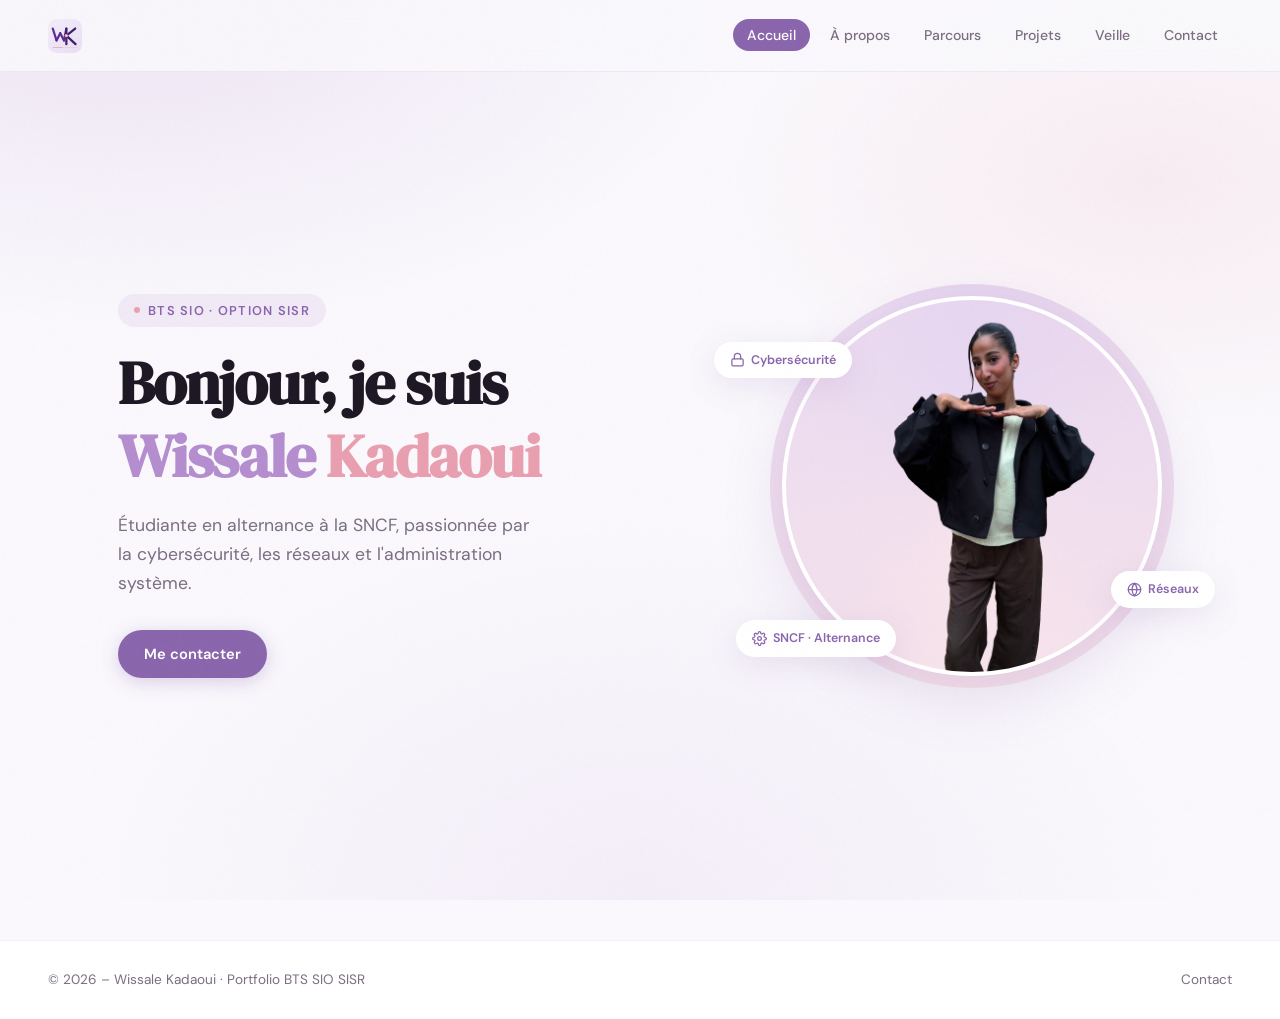
==== index.html @ 143d9b5f "Add files via upload" ====
<!DOCTYPE html>
<html lang="fr">
<head>
  <meta charset="UTF-8">
  <meta name="viewport" content="width=device-width, initial-scale=1.0">
  <title>Portfolio – Wissale Kadaoui</title>
  <link rel="preconnect" href="https://fonts.googleapis.com">
  <link rel="preconnect" href="https://fonts.gstatic.com" crossorigin>
  <link href="https://fonts.googleapis.com/css2?family=DM+Serif+Display:ital@0;1&family=DM+Sans:wght@300;400;500;600&display=swap" rel="stylesheet">
  <link rel="icon" href="favicon.svg" type="image/svg+xml">
  <link rel="stylesheet" href="style.css">
</head>
<body>

  <div class="mesh-bg"></div>

  <!-- NAVBAR -->
  <header>
    <nav class="navbar">
      <div class="logo"><img src="favicon.svg" alt="" width="34" height="34"></div>
      <ul class="nav-links">
        <li><a class="active" href="index.html">Accueil</a></li>
        <li><a href="about.html">À propos</a></li>
        <li><a href="parcours.html">Parcours</a></li>
        <li><a href="projets.html">Projets</a></li>
        <li><a href="veille.html">Veille</a></li>
        <li><a href="contact.html">Contact</a></li>
      </ul>
      <button class="hamburger" aria-label="Menu">
        <span></span><span></span><span></span>
      </button>
    </nav>
  </header>

  <!-- HERO -->
  <section class="hero">
    <div class="hero-grid">
      <div class="hero-text">
        <div class="hero-eyebrow fade-slide">BTS SIO · Option SISR</div>
        <h1 class="fade-slide delay-1">
          Bonjour, je suis<br>
          <span class="accent">Wissale</span> <span class="accent-2">Kadaoui</span>
        </h1>
        <p class="fade-slide delay-2">
          Étudiante en alternance à la SNCF, passionnée par la cybersécurité,
          les réseaux et l'administration système.
        </p>
        <div class="cta-row fade-slide delay-3">
          <a href="contact.html" class="btn primary">Me contacter</a>
        </div>
      </div>

      <div class="hero-visual fade-slide delay-2">
        <img src="IMG_1610.png" alt="Portrait de Wissale Kadaoui">
        <div class="hero-badges">
          <div class="h-badge"><svg xmlns="http://www.w3.org/2000/svg" viewBox="0 0 24 24" fill="none" stroke="currentColor" stroke-width="2" stroke-linecap="round" stroke-linejoin="round" width="15" height="15"><rect x="3" y="11" width="18" height="11" rx="2"/><path d="M7 11V7a5 5 0 0 1 10 0v4"/></svg> Cybersécurité</div>
          <div class="h-badge"><svg xmlns="http://www.w3.org/2000/svg" viewBox="0 0 24 24" fill="none" stroke="currentColor" stroke-width="2" stroke-linecap="round" stroke-linejoin="round" width="15" height="15"><circle cx="12" cy="12" r="10"/><line x1="2" y1="12" x2="22" y2="12"/><path d="M12 2a15.3 15.3 0 0 1 4 10 15.3 15.3 0 0 1-4 10 15.3 15.3 0 0 1-4-10 15.3 15.3 0 0 1 4-10z"/></svg> Réseaux</div>
          <div class="h-badge"><svg xmlns="http://www.w3.org/2000/svg" viewBox="0 0 24 24" fill="none" stroke="currentColor" stroke-width="2" stroke-linecap="round" stroke-linejoin="round" width="15" height="15"><circle cx="12" cy="12" r="3"/><path d="M19.4 15a1.65 1.65 0 0 0 .33 1.82l.06.06a2 2 0 0 1-2.83 2.83l-.06-.06a1.65 1.65 0 0 0-1.82-.33 1.65 1.65 0 0 0-1 1.51V21a2 2 0 0 1-4 0v-.09A1.65 1.65 0 0 0 9 19.4a1.65 1.65 0 0 0-1.82.33l-.06.06a2 2 0 0 1-2.83-2.83l.06-.06A1.65 1.65 0 0 0 4.68 15a1.65 1.65 0 0 0-1.51-1H3a2 2 0 0 1 0-4h.09A1.65 1.65 0 0 0 4.6 9a1.65 1.65 0 0 0-.33-1.82l-.06-.06a2 2 0 0 1 2.83-2.83l.06.06A1.65 1.65 0 0 0 9 4.68a1.65 1.65 0 0 0 1-1.51V3a2 2 0 0 1 4 0v.09a1.65 1.65 0 0 0 1 1.51 1.65 1.65 0 0 0 1.82-.33l.06-.06a2 2 0 0 1 2.83 2.83l-.06.06A1.65 1.65 0 0 0 19.4 9a1.65 1.65 0 0 0 1.51 1H21a2 2 0 0 1 0 4h-.09a1.65 1.65 0 0 0-1.51 1z"/></svg> SNCF · Alternance</div>
        </div>
      </div>
    </div>
  </section>

  <!-- FOOTER -->
  <footer>
    <p>© <span id="year"></span> – Wissale Kadaoui · Portfolio BTS SIO SISR</p>
    <div class="footer-links">
      <a href="contact.html">Contact</a>
    </div>
  </footer>

  <script src="script.js"></script>
</body>
</html>
---- style.css ----
/* ============================================
   PORTFOLIO – WISSALE KADAOUI
   Style global unifié — tech girly refined
   ============================================ */

@import url('https://fonts.googleapis.com/css2?family=DM+Serif+Display:ital@0;1&family=DM+Sans:wght@300;400;500;600&display=swap');

/* ── VARIABLES ─────────────────────────────── */
:root {
  --bg:          #faf8fc;
  --bg2:         #f3eef8;
  --primary:     #b48ecf;
  --primary-light: #d4b8e8;
  --primary-dark: #8a65ad;
  --accent:      #e8a0b0;
  --accent-light: #f5d0da;
  --text:        #1e1825;
  --muted:       #7a6e82;
  --white:       #ffffff;
  --card-bg:     rgba(255,255,255,0.72);
  --shadow-sm:   0 2px 12px rgba(138,101,173,0.10);
  --shadow-md:   0 8px 32px rgba(138,101,173,0.14);
  --shadow-lg:   0 20px 60px rgba(138,101,173,0.18);
  --radius:      16px;
  --radius-sm:   10px;
  --nav-h:       72px;
}

/* ── RESET & BASE ───────────────────────────── */
*, *::before, *::after {
  margin: 0; padding: 0;
  box-sizing: border-box;
}

html { scroll-behavior: smooth; }

body {
  font-family: 'DM Sans', sans-serif;
  background: var(--bg);
  color: var(--text);
  line-height: 1.65;
  opacity: 0;
  transition: opacity 0.5s ease;
  overflow-x: hidden;
}

body.page-loaded { opacity: 1; }

h1, h2, h3 {
  font-family: 'DM Serif Display', serif;
  line-height: 1.2;
}

a { text-decoration: none; color: inherit; }
img { display: block; max-width: 100%; }

/* ── GRAIN OVERLAY ──────────────────────────── */
body::after {
  content: '';
  position: fixed;
  inset: 0;
  background-image: url("data:image/svg+xml,%3Csvg viewBox='0 0 200 200' xmlns='http://www.w3.org/2000/svg'%3E%3Cfilter id='n'%3E%3CfeTurbulence type='fractalNoise' baseFrequency='0.85' numOctaves='4' stitchTiles='stitch'/%3E%3C/filter%3E%3Crect width='100%25' height='100%25' filter='url(%23n)' opacity='0.03'/%3E%3C/svg%3E");
  pointer-events: none;
  z-index: 9999;
  opacity: 0.4;
}

/* ── MESH BACKGROUND ────────────────────────── */
.mesh-bg {
  position: fixed;
  inset: 0;
  z-index: -1;
  background:
    radial-gradient(ellipse 80% 60% at 10% 0%, rgba(180,142,207,0.18) 0%, transparent 60%),
    radial-gradient(ellipse 60% 50% at 90% 20%, rgba(232,160,176,0.14) 0%, transparent 55%),
    radial-gradient(ellipse 70% 70% at 50% 100%, rgba(180,142,207,0.10) 0%, transparent 60%),
    var(--bg);
  animation: meshShift 20s ease-in-out infinite alternate;
}

@keyframes meshShift {
  0%   { filter: hue-rotate(0deg);   }
  100% { filter: hue-rotate(15deg);  }
}

/* ── NAVBAR ─────────────────────────────────── */
.navbar {
  position: sticky;
  top: 0;
  z-index: 100;
  height: var(--nav-h);
  display: flex;
  justify-content: space-between;
  align-items: center;
  padding: 0 48px;
  background: rgba(250,248,252,0.85);
  backdrop-filter: blur(16px);
  -webkit-backdrop-filter: blur(16px);
  border-bottom: 1px solid rgba(180,142,207,0.15);
}

.navbar .logo {
  font-family: 'DM Serif Display', serif;
  font-size: 1.2rem;
  color: var(--primary-dark);
  letter-spacing: -0.01em;
}

.navbar .logo span { color: var(--accent); }

.nav-links {
  display: flex;
  list-style: none;
  gap: 6px;
}

.nav-links a {
  padding: 7px 14px;
  border-radius: 999px;
  font-size: 0.88rem;
  font-weight: 500;
  color: var(--muted);
  transition: all 0.25s ease;
}

.nav-links a:hover {
  color: var(--primary-dark);
  background: rgba(180,142,207,0.10);
}

.nav-links a.active {
  color: var(--white);
  background: var(--primary-dark);
}

/* ── HAMBURGER (mobile) ─────────────────────── */
.hamburger {
  display: none;
  flex-direction: column;
  gap: 5px;
  cursor: pointer;
  background: none;
  border: none;
  padding: 6px;
}

.hamburger span {
  display: block;
  width: 22px;
  height: 2px;
  background: var(--primary-dark);
  border-radius: 2px;
  transition: all 0.3s ease;
}

/* ── BUTTONS ─────────────────────────────────── */
.btn {
  display: inline-flex;
  align-items: center;
  gap: 8px;
  padding: 12px 26px;
  border-radius: 999px;
  font-family: 'DM Sans', sans-serif;
  font-weight: 600;
  font-size: 0.92rem;
  cursor: pointer;
  transition: all 0.25s ease;
  border: none;
}

.btn.primary {
  background: var(--primary-dark);
  color: var(--white);
  box-shadow: 0 4px 18px rgba(138,101,173,0.28);
}

.btn.primary:hover {
  background: var(--text);
  transform: translateY(-2px);
  box-shadow: 0 8px 28px rgba(138,101,173,0.32);
}

.btn.outline {
  background: var(--white);
  color: var(--primary-dark);
  border: 1.5px solid rgba(180,142,207,0.45);
}

.btn.outline:hover {
  border-color: var(--primary-dark);
  transform: translateY(-2px);
  box-shadow: var(--shadow-sm);
}

.btn[aria-disabled="true"] {
  opacity: 0.42;
  cursor: not-allowed;
  pointer-events: none;
}

/* ── SECTION TITLES ─────────────────────────── */
.section-header {
  margin-bottom: 48px;
}

.section-tag {
  display: inline-block;
  font-size: 0.75rem;
  font-weight: 600;
  letter-spacing: 0.12em;
  text-transform: uppercase;
  color: var(--primary-dark);
  background: rgba(180,142,207,0.12);
  padding: 5px 14px;
  border-radius: 999px;
  margin-bottom: 14px;
}

.section-header h2 {
  font-size: clamp(1.8rem, 3vw, 2.4rem);
  color: var(--text);
}

.section-header p {
  color: var(--muted);
  margin-top: 10px;
  max-width: 520px;
}

/* ── HERO ────────────────────────────────────── */
.hero {
  min-height: calc(100vh - var(--nav-h));
  display: flex;
  align-items: center;
  padding: 60px 48px;
  max-width: 1140px;
  margin: 0 auto;
}

.hero-grid {
  display: grid;
  grid-template-columns: 1fr 380px;
  gap: 60px;
  align-items: center;
  width: 100%;
}

.hero-eyebrow {
  display: inline-flex;
  align-items: center;
  gap: 8px;
  font-size: 0.8rem;
  font-weight: 600;
  letter-spacing: 0.1em;
  text-transform: uppercase;
  color: var(--primary-dark);
  background: rgba(180,142,207,0.12);
  padding: 6px 16px;
  border-radius: 999px;
  margin-bottom: 20px;
}

.hero-eyebrow::before {
  content: '';
  width: 6px; height: 6px;
  border-radius: 50%;
  background: var(--accent);
}

.hero-text h1 {
  font-size: clamp(2.4rem, 5vw, 3.8rem);
  margin-bottom: 18px;
  letter-spacing: -0.02em;
}

.hero-text h1 .accent { color: var(--primary); }
.hero-text h1 .accent-2 { color: var(--accent); }

.hero-text p {
  color: var(--muted);
  font-size: 1.1rem;
  margin-bottom: 32px;
  max-width: 420px;
}

.cta-row {
  display: flex;
  gap: 12px;
  flex-wrap: wrap;
}

/* Hero image */
.hero-visual {
  position: relative;
}

.hero-visual::before {
  content: '';
  position: absolute;
  inset: -12px;
  background: conic-gradient(from 0deg, var(--primary-light), var(--accent-light), var(--primary-light));
  border-radius: 50%;
  animation: spin 12s linear infinite;
  z-index: 0;
  opacity: 0.5;
}

@keyframes spin {
  to { transform: rotate(360deg); }
}

.hero-visual img {
  position: relative;
  z-index: 1;
  width: 100%;
  aspect-ratio: 1;
  object-fit: cover;
  border-radius: 50%;
  border: 4px solid var(--white);
  box-shadow: var(--shadow-lg);
  animation: float 5s ease-in-out infinite;
}

@keyframes float {
  0%, 100% { transform: translateY(0px); }
  50%       { transform: translateY(-12px); }
}

/* Floating badges */
.hero-badges {
  position: absolute;
  inset: 0;
  pointer-events: none;
  z-index: 2;
}

.h-badge {
  position: absolute;
  display: flex;
  align-items: center;
  gap: 6px;
  background: var(--white);
  border-radius: 999px;
  padding: 8px 16px;
  font-size: 0.78rem;
  font-weight: 600;
  color: var(--primary-dark);
  box-shadow: var(--shadow-md);
  white-space: nowrap;
  animation: float 5s ease-in-out infinite;
}

.h-badge:nth-child(1) { top: 12%; left: -18%; animation-delay: 0s; }
.h-badge:nth-child(2) { bottom: 18%; right: -14%; animation-delay: 1.5s; }
.h-badge:nth-child(3) { bottom: 5%; left: -12%; animation-delay: 0.8s; }

/* ── PROJECTS SECTION ───────────────────────── */
.projects-section {
  padding: 80px 48px;
  max-width: 1140px;
  margin: 0 auto;
}

.cards-grid {
  display: grid;
  grid-template-columns: repeat(auto-fit, minmax(280px, 1fr));
  gap: 24px;
}

.card {
  background: var(--card-bg);
  border-radius: var(--radius);
  padding: 28px;
  border: 1px solid rgba(180,142,207,0.18);
  box-shadow: var(--shadow-sm);
  transition: all 0.3s ease;
  position: relative;
  overflow: hidden;
}

.card::before {
  content: '';
  position: absolute;
  top: 0; left: 0; right: 0;
  height: 3px;
  background: linear-gradient(90deg, var(--primary), var(--accent));
  transform: scaleX(0);
  transform-origin: left;
  transition: transform 0.35s ease;
}

.card:hover {
  transform: translateY(-6px);
  box-shadow: var(--shadow-md);
  border-color: rgba(180,142,207,0.35);
}

.card:hover::before { transform: scaleX(1); }

.card-icon {
  width: 44px; height: 44px;
  border-radius: 12px;
  background: linear-gradient(135deg, var(--primary-light), var(--accent-light));
  display: flex; align-items: center; justify-content: center;
  font-size: 1.3rem;
  margin-bottom: 16px;
}

.card h3 {
  font-size: 1.1rem;
  margin-bottom: 10px;
  color: var(--text);
}

.card p {
  color: var(--muted);
  font-size: 0.9rem;
  margin-bottom: 16px;
}

.card-tags {
  display: flex;
  flex-wrap: wrap;
  gap: 6px;
  margin-bottom: 18px;
}

.tag {
  font-size: 0.72rem;
  font-weight: 600;
  padding: 4px 11px;
  border-radius: 999px;
  background: rgba(180,142,207,0.12);
  color: var(--primary-dark);
}

/* ── ABOUT PAGE ─────────────────────────────── */
.about-container {
  max-width: 1140px;
  margin: 0 auto;
  padding: 80px 48px;
}

.about-hero {
  display: grid;
  grid-template-columns: 300px 1fr;
  gap: 72px;
  align-items: center;
  margin-bottom: 60px;
}

.about-photo img {
  width: 100%;
  aspect-ratio: 3/4;
  object-fit: cover;
  object-position: center top;
  border-radius: 28px;
  box-shadow: 0 24px 64px rgba(109, 40, 217, 0.18), 0 4px 16px rgba(0,0,0,0.10);
  border: 3px solid rgba(255,255,255,0.8);
  display: block;
}

.about-text h2 {
  font-size: clamp(1.8rem, 3vw, 2.6rem);
  margin-bottom: 20px;
}

.about-text p {
  color: var(--muted);
  margin-bottom: 14px;
}

.about-info {
  display: grid;
  grid-template-columns: repeat(auto-fit, minmax(220px, 1fr));
  gap: 20px;
  margin-top: 40px;
}

.about-info-card {
  background: var(--card-bg);
  border-radius: var(--radius);
  padding: 22px 24px;
  border: 1px solid rgba(180,142,207,0.18);
  box-shadow: var(--shadow-sm);
}

.about-info-card .info-icon {
  font-size: 1.5rem;
  margin-bottom: 10px;
}

.about-info-card h4 {
  font-size: 0.78rem;
  font-weight: 600;
  text-transform: uppercase;
  letter-spacing: 0.08em;
  color: var(--primary-dark);
  margin-bottom: 6px;
}

.about-info-card p { color: var(--muted); font-size: 0.9rem; }

/* ── PARCOURS PAGE ──────────────────────────── */
.parcours-container {
  max-width: 1140px;
  margin: 0 auto;
  padding: 80px 48px;
}

.parcours-head {
  margin-bottom: 56px;
}

.timeline {
  position: relative;
  padding-left: 36px;
}

.timeline::before {
  content: '';
  position: absolute;
  left: 6px; top: 0; bottom: 0;
  width: 2px;
  background: linear-gradient(to bottom, var(--primary-light), var(--accent-light));
  border-radius: 2px;
}

.timeline-item {
  position: relative;
  margin-bottom: 36px;
}

.timeline-item::before {
  content: '';
  position: absolute;
  left: -32px; top: 14px;
  width: 14px; height: 14px;
  border-radius: 50%;
  background: var(--white);
  border: 3px solid var(--primary);
  box-shadow: 0 0 0 4px rgba(180,142,207,0.2);
}

.timeline-date {
  font-size: 0.8rem;
  font-weight: 600;
  color: var(--primary-dark);
  letter-spacing: 0.05em;
  text-transform: uppercase;
  margin-bottom: 8px;
}

.timeline-content {
  background: var(--card-bg);
  border-radius: var(--radius);
  padding: 22px 26px;
  border: 1px solid rgba(180,142,207,0.18);
  box-shadow: var(--shadow-sm);
  transition: all 0.3s ease;
}

.timeline-content:hover {
  transform: translateX(6px);
  box-shadow: var(--shadow-md);
}

.timeline-content h3 {
  font-size: 1.1rem;
  margin-bottom: 8px;
}

.timeline-content p {
  color: var(--muted);
  font-size: 0.9rem;
  margin-bottom: 6px;
}

/* ── COMPETENCES PAGE ───────────────────────── */
.skills-container {
  max-width: 1140px;
  margin: 0 auto;
  padding: 80px 48px;
}

.skills-grid {
  display: grid;
  grid-template-columns: repeat(auto-fit, minmax(300px, 1fr));
  gap: 24px;
}

.skill-card {
  background: var(--card-bg);
  border-radius: var(--radius);
  padding: 28px;
  border: 1px solid rgba(180,142,207,0.18);
  box-shadow: var(--shadow-sm);
}

.skill-card-header {
  display: flex;
  align-items: center;
  gap: 14px;
  margin-bottom: 22px;
}

.skill-icon {
  width: 44px; height: 44px;
  border-radius: 12px;
  background: linear-gradient(135deg, var(--primary-light), var(--accent-light));
  display: flex; align-items: center; justify-content: center;
  font-size: 1.25rem;
}

.skill-card-header h3 {
  font-size: 1rem;
  color: var(--text);
}

.badges { display: flex; flex-wrap: wrap; gap: 8px; }

.badge {
  font-size: 0.78rem;
  font-weight: 500;
  padding: 6px 14px;
  border-radius: 999px;
  background: rgba(180,142,207,0.10);
  color: var(--primary-dark);
  border: 1px solid rgba(180,142,207,0.22);
  transition: all 0.2s ease;
}

.badge:hover {
  background: var(--primary-dark);
  color: var(--white);
  transform: translateY(-2px);
}

/* ── PROJETS GRID (page épreuves) ───────────── */
.projets-grid {
  display: grid;
  grid-template-columns: repeat(auto-fit, minmax(320px, 1fr));
  gap: 24px;
}

.projet-card {
  background: var(--card-bg);
  border-radius: var(--radius);
  padding: 28px;
  border: 1px solid rgba(180,142,207,0.18);
  box-shadow: var(--shadow-sm);
  display: flex;
  flex-direction: column;
  transition: all 0.3s ease;
  position: relative;
  overflow: hidden;
}

.projet-card::before {
  content: '';
  position: absolute;
  top: 0; left: 0; right: 0;
  height: 3px;
  background: linear-gradient(90deg, var(--primary), var(--accent));
  transform: scaleX(0);
  transform-origin: left;
  transition: transform 0.35s ease;
}

.projet-card:hover {
  transform: translateY(-6px);
  box-shadow: var(--shadow-md);
  border-color: rgba(180,142,207,0.35);
}

.projet-card:hover::before { transform: scaleX(1); }

.projet-card-top {
  display: flex;
  justify-content: space-between;
  align-items: flex-start;
  margin-bottom: 16px;
}

.projet-icon {
  width: 44px; height: 44px;
  border-radius: 12px;
  background: linear-gradient(135deg, var(--primary-light), var(--accent-light));
  display: flex; align-items: center; justify-content: center;
  font-size: 1.3rem;
}

.projet-num {
  font-family: 'DM Serif Display', serif;
  font-size: 1.4rem;
  color: var(--primary-light);
  line-height: 1;
}

.projet-card h3 {
  font-size: 1.05rem;
  margin-bottom: 10px;
  color: var(--text);
}

.projet-card > p {
  color: var(--muted);
  font-size: 0.88rem;
  line-height: 1.65;
  margin-bottom: 18px;
  flex: 1;
}

.projet-competences {
  margin-bottom: 10px;
}

.competence-label {
  display: block;
  font-size: 0.72rem;
  font-weight: 600;
  text-transform: uppercase;
  letter-spacing: 0.08em;
  color: var(--primary-dark);
  margin-bottom: 8px;
}

.tag-tech {
  background: rgba(232,160,176,0.12) !important;
  color: #9e5a6e !important;
  border-color: rgba(232,160,176,0.3) !important;
}


.epreuves-container {
  max-width: 1140px;
  margin: 0 auto;
  padding: 80px 48px;
}

/* Bloc d'explication d'une épreuve */
.epreuve-block {
  margin-bottom: 60px;
}

.epreuve-block-header {
  display: flex;
  align-items: center;
  gap: 20px;
  margin-bottom: 16px;
}

.epreuve-big-num {
  font-family: 'DM Serif Display', serif;
  font-size: 3.5rem;
  line-height: 1;
  background: linear-gradient(135deg, var(--primary), var(--accent));
  -webkit-background-clip: text;
  -webkit-text-fill-color: transparent;
  background-clip: text;
  min-width: 70px;
}

.epreuve-block-header-text h2 {
  font-size: 1.35rem;
  margin-bottom: 4px;
}

.epreuve-block-header-text .epreuve-subtitle {
  font-size: 0.82rem;
  color: var(--muted);
  font-weight: 500;
}

.epreuve-desc {
  background: linear-gradient(135deg, rgba(180,142,207,0.07), rgba(232,160,176,0.07));
  border-left: 3px solid var(--primary);
  border-radius: 0 var(--radius-sm) var(--radius-sm) 0;
  padding: 18px 22px;
  margin-bottom: 24px;
  font-size: 0.93rem;
  color: var(--muted);
  line-height: 1.7;
}

.epreuve-desc strong { color: var(--text); }

/* Divider entre blocs */
.epreuve-divider {
  border: none;
  border-top: 1px dashed rgba(180,142,207,0.3);
  margin: 48px 0;
}

/* Sous-titre "Mes situations / Mes projets" */
.epreuve-sub-title {
  font-family: 'DM Serif Display', serif;
  font-size: 1.05rem;
  color: var(--primary-dark);
  margin-bottom: 18px;
  display: flex;
  align-items: center;
  gap: 10px;
}

.epreuve-sub-title::after {
  content: '';
  flex: 1;
  height: 1px;
  background: rgba(180,142,207,0.25);
}

/* Cartes projet/situation */
.epreuve-card {
  background: var(--card-bg);
  border-radius: var(--radius);
  padding: 28px 32px;
  border: 1px solid rgba(180,142,207,0.18);
  box-shadow: var(--shadow-sm);
  margin-bottom: 18px;
  display: grid;
  grid-template-columns: auto 1fr auto;
  gap: 24px;
  align-items: start;
  transition: all 0.3s ease;
}

.epreuve-card:hover {
  transform: translateY(-4px);
  box-shadow: var(--shadow-md);
  border-color: rgba(180,142,207,0.35);
}

.epreuve-num {
  font-family: 'DM Serif Display', serif;
  font-size: 2.4rem;
  color: var(--primary-light);
  line-height: 1;
  min-width: 56px;
}

.epreuve-body h3 { font-size: 1.05rem; margin-bottom: 8px; }
.epreuve-body p  { color: var(--muted); font-size: 0.88rem; line-height: 1.6; margin-bottom: 6px; }

/* Situation card (E4) */
.situation-card {
  background: var(--card-bg);
  border-radius: var(--radius);
  padding: 22px 26px;
  border: 1px solid rgba(180,142,207,0.18);
  box-shadow: var(--shadow-sm);
  margin-bottom: 16px;
  transition: all 0.3s ease;
}

.situation-card:hover {
  transform: translateX(6px);
  border-color: rgba(180,142,207,0.35);
  box-shadow: var(--shadow-md);
}

.situation-card-header {
  display: flex;
  align-items: center;
  gap: 14px;
  margin-bottom: 10px;
}

.situation-num {
  display: inline-flex;
  align-items: center;
  justify-content: center;
  width: 30px; height: 30px;
  border-radius: 50%;
  background: linear-gradient(135deg, var(--primary-light), var(--accent-light));
  font-size: 0.78rem;
  font-weight: 700;
  color: var(--primary-dark);
  flex-shrink: 0;
}

.situation-card-header h3 { font-size: 0.98rem; }
.situation-card p { color: var(--muted); font-size: 0.87rem; line-height: 1.6; }

@media (max-width: 960px) {
  .epreuve-card { grid-template-columns: 1fr; }
  .epreuve-num  { font-size: 1.6rem; }
}

/* ── VEILLE PAGE ────────────────────────────── */
.veille-container {
  max-width: 1140px;
  margin: 0 auto;
  padding: 80px 48px;
}

.veille-grid {
  display: grid;
  grid-template-columns: repeat(auto-fit, minmax(300px, 1fr));
  gap: 24px;
}

.veille-card {
  background: var(--card-bg);
  border-radius: var(--radius);
  padding: 28px;
  border: 1px solid rgba(180,142,207,0.18);
  box-shadow: var(--shadow-sm);
  transition: all 0.3s ease;
}

.veille-card:hover {
  transform: translateY(-5px);
  box-shadow: var(--shadow-md);
}

.veille-card-top {
  display: flex;
  justify-content: space-between;
  align-items: flex-start;
  margin-bottom: 14px;
}

.veille-icon {
  width: 42px; height: 42px;
  border-radius: 12px;
  background: linear-gradient(135deg, var(--primary-light), var(--accent-light));
  display: flex; align-items: center; justify-content: center;
  font-size: 1.2rem;
}

.veille-date {
  font-size: 0.75rem;
  color: var(--muted);
}

.veille-card h3 { font-size: 1rem; margin-bottom: 8px; }
.veille-card p  { color: var(--muted); font-size: 0.88rem; }

/* ── CONTACT PAGE ───────────────────────────── */
.contact-section {
  max-width: 1140px;
  margin: 0 auto;
  padding: 80px 48px;
}

.contact-centered {
  display: flex;
  align-items: center;
  justify-content: center;
  min-height: calc(100vh - var(--nav-h) - 120px);
}

.contact-hero {
  display: flex;
  flex-direction: column;
  align-items: center;
  text-align: center;
  max-width: 560px;
  width: 100%;
}

.contact-hero-icon {
  width: 80px; height: 80px;
  border-radius: 24px;
  background: linear-gradient(135deg, var(--primary-light), var(--accent-light));
  display: flex; align-items: center; justify-content: center;
  color: var(--primary-dark);
  margin-bottom: 24px;
  box-shadow: var(--shadow-md);
}

.contact-hero .section-tag { margin-bottom: 16px; }

.contact-hero h2 {
  font-size: clamp(2rem, 4vw, 2.8rem);
  margin-bottom: 14px;
  color: var(--text);
}

.contact-hero > p {
  color: var(--muted);
  font-size: 1.05rem;
  line-height: 1.7;
  margin-bottom: 40px;
}

.contact-email-card {
  display: flex;
  flex-direction: column;
  align-items: center;
  gap: 6px;
  width: 100%;
  background: var(--card-bg);
  border: 1.5px solid rgba(180,142,207,0.28);
  border-radius: var(--radius);
  padding: 32px 36px;
  box-shadow: var(--shadow-md);
  text-decoration: none;
  transition: all 0.3s ease;
  margin-bottom: 32px;
  position: relative;
  overflow: hidden;
}

.contact-email-card::before {
  content: '';
  position: absolute;
  inset: 0;
  background: linear-gradient(135deg, rgba(180,142,207,0.06), rgba(232,160,176,0.06));
  opacity: 0;
  transition: opacity 0.3s ease;
}

.contact-email-card:hover {
  transform: translateY(-5px);
  box-shadow: var(--shadow-lg);
  border-color: var(--primary);
}

.contact-email-card:hover::before { opacity: 1; }

.email-label {
  font-size: 0.75rem;
  font-weight: 600;
  text-transform: uppercase;
  letter-spacing: 0.1em;
  color: var(--primary-dark);
}

.email-address {
  font-family: 'DM Serif Display', serif;
  font-size: clamp(1.1rem, 2.5vw, 1.4rem);
  color: var(--text);
  letter-spacing: -0.01em;
}

.email-cta {
  display: inline-flex;
  align-items: center;
  gap: 6px;
  margin-top: 12px;
  padding: 10px 24px;
  background: var(--primary-dark);
  color: var(--white);
  border-radius: 999px;
  font-size: 0.88rem;
  font-weight: 600;
  transition: all 0.25s ease;
}

.contact-email-card:hover .email-cta {
  background: var(--text);
  gap: 10px;
}


/* ── FOOTER ─────────────────────────────────── */
footer {
  margin-top: 40px;
  padding: 28px 48px;
  background: var(--white);
  border-top: 1px solid rgba(180,142,207,0.15);
  display: flex;
  justify-content: space-between;
  align-items: center;
  flex-wrap: wrap;
  gap: 12px;
}

footer p {
  font-size: 0.85rem;
  color: var(--muted);
}

.footer-links {
  display: flex;
  gap: 16px;
}

.footer-links a {
  font-size: 0.85rem;
  color: var(--muted);
  transition: color 0.2s;
}

.footer-links a:hover { color: var(--primary-dark); }

/* ── FADE-IN SCROLL ANIMATION ───────────────── */
.fade-in {
  opacity: 0;
  transform: translateY(28px);
  transition: opacity 0.7s ease, transform 0.7s ease;
}

.fade-in.visible {
  opacity: 1;
  transform: translateY(0);
}

.fade-in.delay-1 { transition-delay: 0.15s; }
.fade-in.delay-2 { transition-delay: 0.3s;  }
.fade-in.delay-3 { transition-delay: 0.45s; }

/* ── HERO fade-slide ───────────────────────── */
.fade-slide {
  opacity: 0;
  transform: translateY(22px);
  animation: fadeSlideUp 0.8s forwards;
}
.fade-slide.delay-1 { animation-delay: 0.25s; }
.fade-slide.delay-2 { animation-delay: 0.5s; }
.fade-slide.delay-3 { animation-delay: 0.75s; }

@keyframes fadeSlideUp {
  to { opacity: 1; transform: translateY(0); }
}

/* ── RESPONSIVE ─────────────────────────────── */
@media (max-width: 960px) {
  .navbar { padding: 0 24px; }
  .nav-links { display: none; }
  .nav-links.open {
    display: flex;
    flex-direction: column;
    position: absolute;
    top: var(--nav-h);
    left: 0; right: 0;
    background: rgba(250,248,252,0.97);
    backdrop-filter: blur(16px);
    padding: 16px 24px 24px;
    border-bottom: 1px solid rgba(180,142,207,0.15);
    gap: 4px;
  }
  .hamburger { display: flex; }

  .hero { padding: 60px 24px 40px; }
  .hero-grid {
    grid-template-columns: 1fr;
    text-align: center;
    gap: 40px;
  }
  .hero-text p, .cta-row { justify-content: center; }
  .hero-visual { max-width: 260px; margin: 0 auto; }
  .h-badge { display: none; }

  .projects-section,
  .about-container,
  .parcours-container,
  .skills-container,
  .epreuves-container,
  .veille-container,
  .contact-section { padding: 60px 24px; }

  .about-hero { grid-template-columns: 1fr; text-align: center; }
  .about-photo { justify-self: center; max-width: 220px; }
  .contact-hero h2 { font-size: 1.8rem; }
  .contact-email-card { padding: 24px 20px; }
  .epreuve-card { grid-template-columns: 1fr; }
  .epreuve-num { font-size: 1.6rem; }

  footer { padding: 24px; flex-direction: column; text-align: center; }
}

/* ── BADGE CURSOR ───────────────────────────── */
.badge { cursor: pointer; }
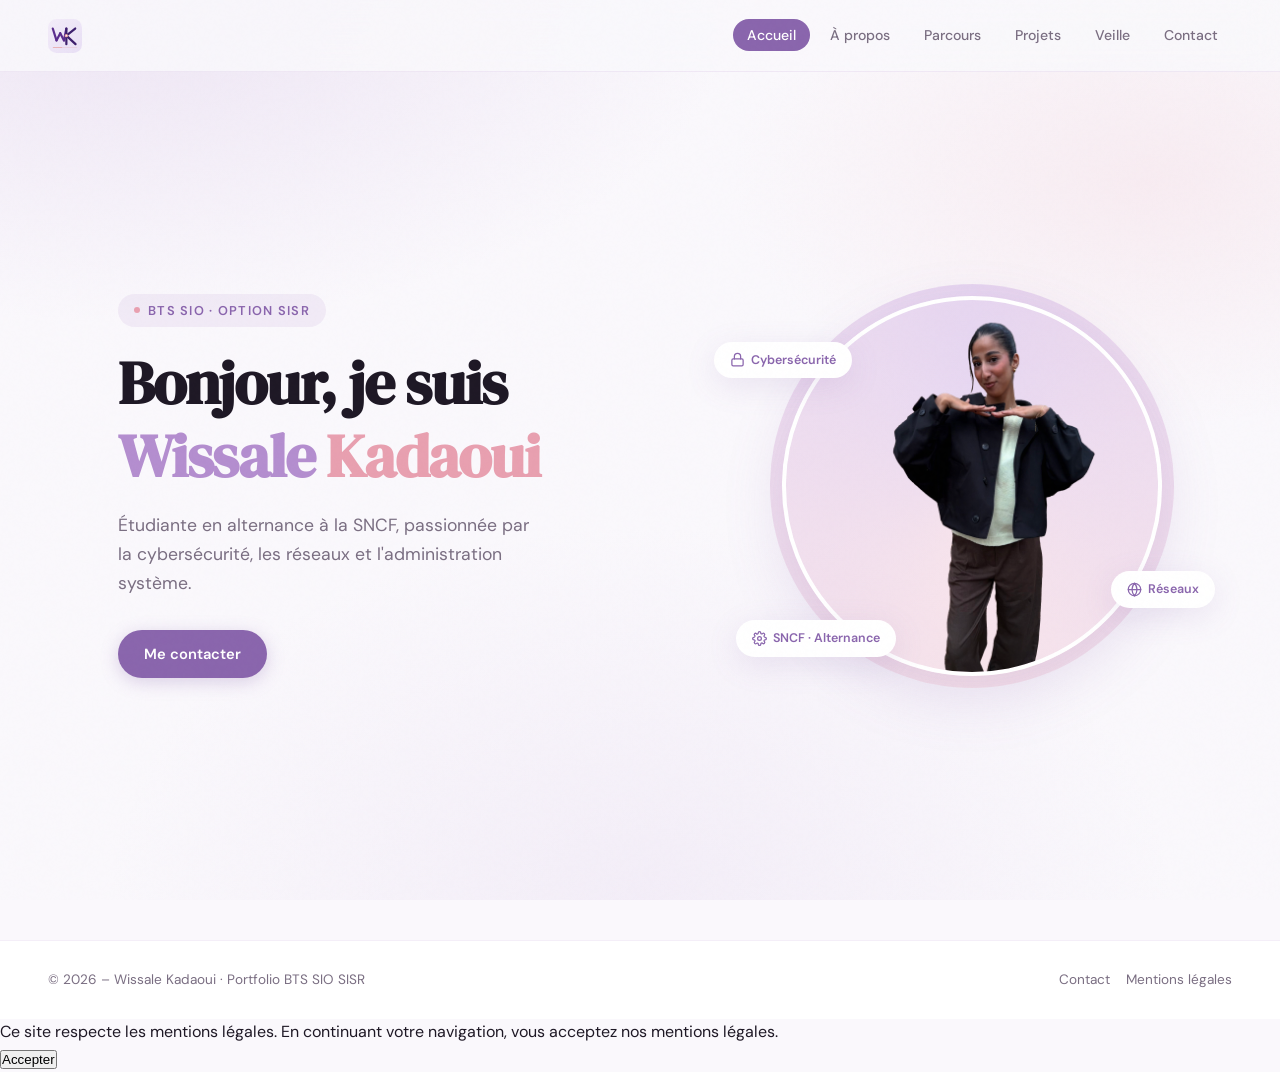
==== commit 5b184189: "Update index.html" ====
--- a/index.html
+++ b/index.html
@@ -66,9 +66,17 @@
     <p>© <span id="year"></span> – Wissale Kadaoui · Portfolio BTS SIO SISR</p>
     <div class="footer-links">
       <a href="contact.html">Contact</a>
+      <a href="legal.html">Mentions légales</a>
     </div>
   </footer>
 
+  <div id="legal-banner" class="legal-banner">
+    <div class="banner-content">
+      <p>Ce site respecte les mentions légales. En continuant votre navigation, vous acceptez nos <a href="legal.html" target="_blank">mentions légales</a>.</p>
+      <button id="accept-legal">Accepter</button>
+    </div>
+  </div>
+
   <script src="script.js"></script>
 </body>
-</html>+</html>
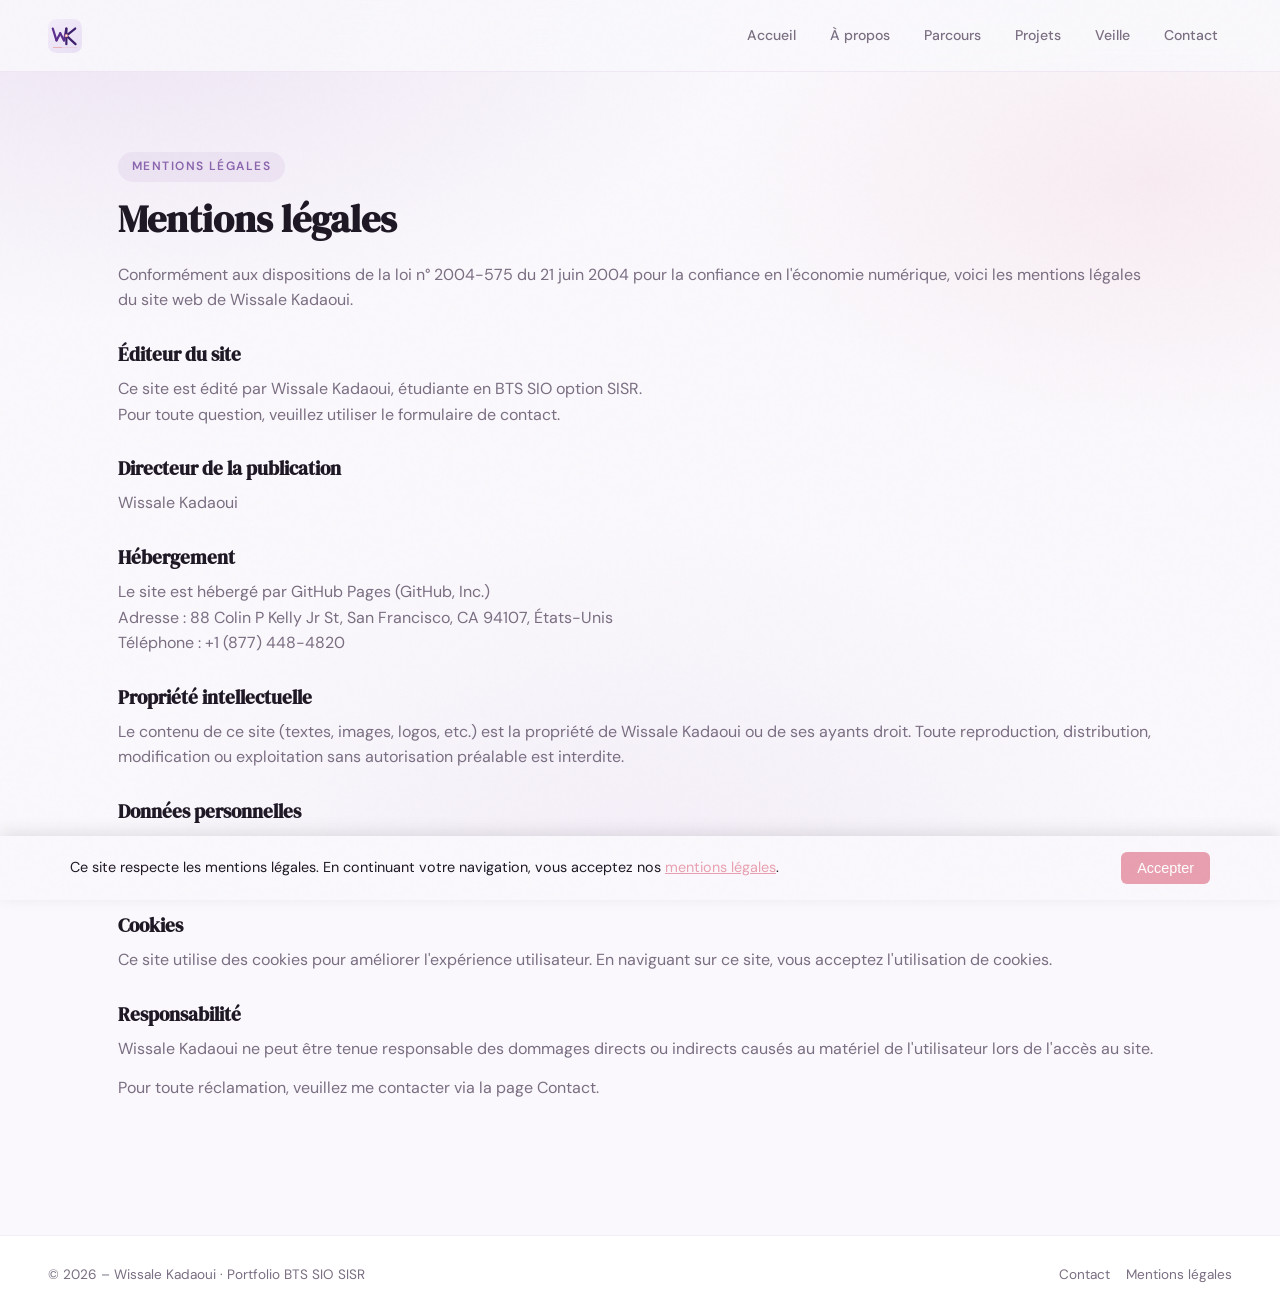
==== commit 0539b39d: "Update index.html" ====
--- a/index.html
+++ b/index.html
@@ -3,7 +3,7 @@
 <head>
   <meta charset="UTF-8">
   <meta name="viewport" content="width=device-width, initial-scale=1.0">
-  <title>Portfolio – Wissale Kadaoui</title>
+  <title>Mentions légales – Wissale Kadaoui</title>
   <link rel="preconnect" href="https://fonts.googleapis.com">
   <link rel="preconnect" href="https://fonts.gstatic.com" crossorigin>
   <link href="https://fonts.googleapis.com/css2?family=DM+Serif+Display:ital@0;1&family=DM+Sans:wght@300;400;500;600&display=swap" rel="stylesheet">
@@ -11,15 +11,14 @@
   <link rel="stylesheet" href="style.css">
 </head>
 <body>
-
   <div class="mesh-bg"></div>
-
+ 
   <!-- NAVBAR -->
   <header>
     <nav class="navbar">
       <div class="logo"><img src="favicon.svg" alt="" width="34" height="34"></div>
       <ul class="nav-links">
-        <li><a class="active" href="index.html">Accueil</a></li>
+        <li><a href="index.html">Accueil</a></li>
         <li><a href="about.html">À propos</a></li>
         <li><a href="parcours.html">Parcours</a></li>
         <li><a href="projets.html">Projets</a></li>
@@ -31,36 +30,48 @@
       </button>
     </nav>
   </header>
-
-  <!-- HERO -->
-  <section class="hero">
-    <div class="hero-grid">
-      <div class="hero-text">
-        <div class="hero-eyebrow fade-slide">BTS SIO · Option SISR</div>
-        <h1 class="fade-slide delay-1">
-          Bonjour, je suis<br>
-          <span class="accent">Wissale</span> <span class="accent-2">Kadaoui</span>
-        </h1>
-        <p class="fade-slide delay-2">
-          Étudiante en alternance à la SNCF, passionnée par la cybersécurité,
-          les réseaux et l'administration système.
-        </p>
-        <div class="cta-row fade-slide delay-3">
-          <a href="contact.html" class="btn primary">Me contacter</a>
-        </div>
-      </div>
-
-      <div class="hero-visual fade-slide delay-2">
-        <img src="IMG_1610.png" alt="Portrait de Wissale Kadaoui">
-        <div class="hero-badges">
-          <div class="h-badge"><svg xmlns="http://www.w3.org/2000/svg" viewBox="0 0 24 24" fill="none" stroke="currentColor" stroke-width="2" stroke-linecap="round" stroke-linejoin="round" width="15" height="15"><rect x="3" y="11" width="18" height="11" rx="2"/><path d="M7 11V7a5 5 0 0 1 10 0v4"/></svg> Cybersécurité</div>
-          <div class="h-badge"><svg xmlns="http://www.w3.org/2000/svg" viewBox="0 0 24 24" fill="none" stroke="currentColor" stroke-width="2" stroke-linecap="round" stroke-linejoin="round" width="15" height="15"><circle cx="12" cy="12" r="10"/><line x1="2" y1="12" x2="22" y2="12"/><path d="M12 2a15.3 15.3 0 0 1 4 10 15.3 15.3 0 0 1-4 10 15.3 15.3 0 0 1-4-10 15.3 15.3 0 0 1 4-10z"/></svg> Réseaux</div>
-          <div class="h-badge"><svg xmlns="http://www.w3.org/2000/svg" viewBox="0 0 24 24" fill="none" stroke="currentColor" stroke-width="2" stroke-linecap="round" stroke-linejoin="round" width="15" height="15"><circle cx="12" cy="12" r="3"/><path d="M19.4 15a1.65 1.65 0 0 0 .33 1.82l.06.06a2 2 0 0 1-2.83 2.83l-.06-.06a1.65 1.65 0 0 0-1.82-.33 1.65 1.65 0 0 0-1 1.51V21a2 2 0 0 1-4 0v-.09A1.65 1.65 0 0 0 9 19.4a1.65 1.65 0 0 0-1.82.33l-.06.06a2 2 0 0 1-2.83-2.83l.06-.06A1.65 1.65 0 0 0 4.68 15a1.65 1.65 0 0 0-1.51-1H3a2 2 0 0 1 0-4h.09A1.65 1.65 0 0 0 4.6 9a1.65 1.65 0 0 0-.33-1.82l-.06-.06a2 2 0 0 1 2.83-2.83l.06.06A1.65 1.65 0 0 0 9 4.68a1.65 1.65 0 0 0 1-1.51V3a2 2 0 0 1 4 0v.09a1.65 1.65 0 0 0 1 1.51 1.65 1.65 0 0 0 1.82-.33l.06-.06a2 2 0 0 1 2.83 2.83l-.06.06A1.65 1.65 0 0 0 19.4 9a1.65 1.65 0 0 0 1.51 1H21a2 2 0 0 1 0 4h-.09a1.65 1.65 0 0 0-1.51 1z"/></svg> SNCF · Alternance</div>
-        </div>
-      </div>
+ 
+  <!-- LEGAL MENTIONS -->
+  <section class="legal-container">
+    <div class="legal-content fade-in">
+      <span class="section-tag">Mentions légales</span>
+      <h2>Mentions légales</h2>
+      <p>Conformément aux dispositions de la loi n° 2004-575 du 21 juin 2004 pour la confiance en l'économie numérique, voici les mentions légales du site web de Wissale Kadaoui.</p>
+ 
+      <!-- ✅ AJOUT : Éditeur du site -->
+      <h3>Éditeur du site</h3>
+      <p>
+        Ce site est édité par Wissale Kadaoui, étudiante en BTS SIO option SISR.<br>
+        Pour toute question, veuillez utiliser le <a href="contact.html">formulaire de contact</a>.
+      </p>
+ 
+      <!-- ✅ AJOUT : Directeur de la publication -->
+      <h3>Directeur de la publication</h3>
+      <p>Wissale Kadaoui</p>
+ 
+      <h3>Hébergement</h3>
+      <p>
+        Le site est hébergé par GitHub Pages (GitHub, Inc.)<br>
+        Adresse : 88 Colin P Kelly Jr St, San Francisco, CA 94107, États-Unis<br>
+        Téléphone : +1 (877) 448-4820
+      </p>
+ 
+      <h3>Propriété intellectuelle</h3>
+      <p>Le contenu de ce site (textes, images, logos, etc.) est la propriété de Wissale Kadaoui ou de ses ayants droit. Toute reproduction, distribution, modification ou exploitation sans autorisation préalable est interdite.</p>
+ 
+      <h3>Données personnelles</h3>
+      <p>Ce site ne collecte pas de données personnelles sans consentement. Pour toute question concernant vos données, contactez-moi via le formulaire de contact.</p>
+ 
+      <h3>Cookies</h3>
+      <p>Ce site utilise des cookies pour améliorer l'expérience utilisateur. En naviguant sur ce site, vous acceptez l'utilisation de cookies.</p>
+ 
+      <h3>Responsabilité</h3>
+      <p>Wissale Kadaoui ne peut être tenue responsable des dommages directs ou indirects causés au matériel de l'utilisateur lors de l'accès au site.</p>
+ 
+      <p>Pour toute réclamation, veuillez me contacter via la page <a href="contact.html">Contact</a>.</p>
     </div>
   </section>
-
+ 
   <!-- FOOTER -->
   <footer>
     <p>© <span id="year"></span> – Wissale Kadaoui · Portfolio BTS SIO SISR</p>
@@ -69,14 +80,14 @@
       <a href="legal.html">Mentions légales</a>
     </div>
   </footer>
-
+ 
   <div id="legal-banner" class="legal-banner">
     <div class="banner-content">
       <p>Ce site respecte les mentions légales. En continuant votre navigation, vous acceptez nos <a href="legal.html" target="_blank">mentions légales</a>.</p>
       <button id="accept-legal">Accepter</button>
     </div>
   </div>
-
+ 
   <script src="script.js"></script>
 </body>
 </html>
--- a/style.css
+++ b/style.css
@@ -501,6 +501,31 @@
 
 .about-info-card p { color: var(--muted); font-size: 0.9rem; }
 
+/* ── LEGAL PAGE ──────────────────────────── */
+.legal-container {
+  max-width: 1140px;
+  margin: 0 auto;
+  padding: 80px 48px;
+}
+
+.legal-content h2 {
+  font-size: clamp(1.8rem, 3vw, 2.6rem);
+  margin-bottom: 20px;
+}
+
+.legal-content h3 {
+  margin-top: 30px;
+  margin-bottom: 10px;
+  font-size: 1.2rem;
+  font-weight: 600;
+}
+
+.legal-content p {
+  color: var(--muted);
+  margin-bottom: 14px;
+  line-height: 1.6;
+}
+
 /* ── PARCOURS PAGE ──────────────────────────── */
 .parcours-container {
   max-width: 1140px;
@@ -1164,3 +1189,53 @@
 
 /* ── BADGE CURSOR ───────────────────────────── */
 .badge { cursor: pointer; }
+
+/* ── LEGAL BANNER ───────────────────────────── */
+.legal-banner {
+  position: fixed;
+  bottom: 0;
+  left: 0;
+  right: 0;
+  background: var(--bg);
+  border-top: 1px solid var(--border);
+  padding: 16px;
+  z-index: 1000;
+  box-shadow: 0 -4px 16px rgba(0,0,0,0.1);
+  display: none; /* Hidden by default, shown by JS */
+}
+
+.banner-content {
+  max-width: 1140px;
+  margin: 0 auto;
+  display: flex;
+  justify-content: space-between;
+  align-items: center;
+  flex-wrap: wrap;
+  gap: 16px;
+}
+
+.banner-content p {
+  margin: 0;
+  color: var(--text);
+  font-size: 0.9rem;
+}
+
+.banner-content a {
+  color: var(--accent);
+  text-decoration: underline;
+}
+
+#accept-legal {
+  background: var(--accent);
+  color: white;
+  border: none;
+  padding: 8px 16px;
+  border-radius: 6px;
+  cursor: pointer;
+  font-size: 0.9rem;
+  transition: background 0.2s;
+}
+
+#accept-legal:hover {
+  background: var(--primary-dark);
+}
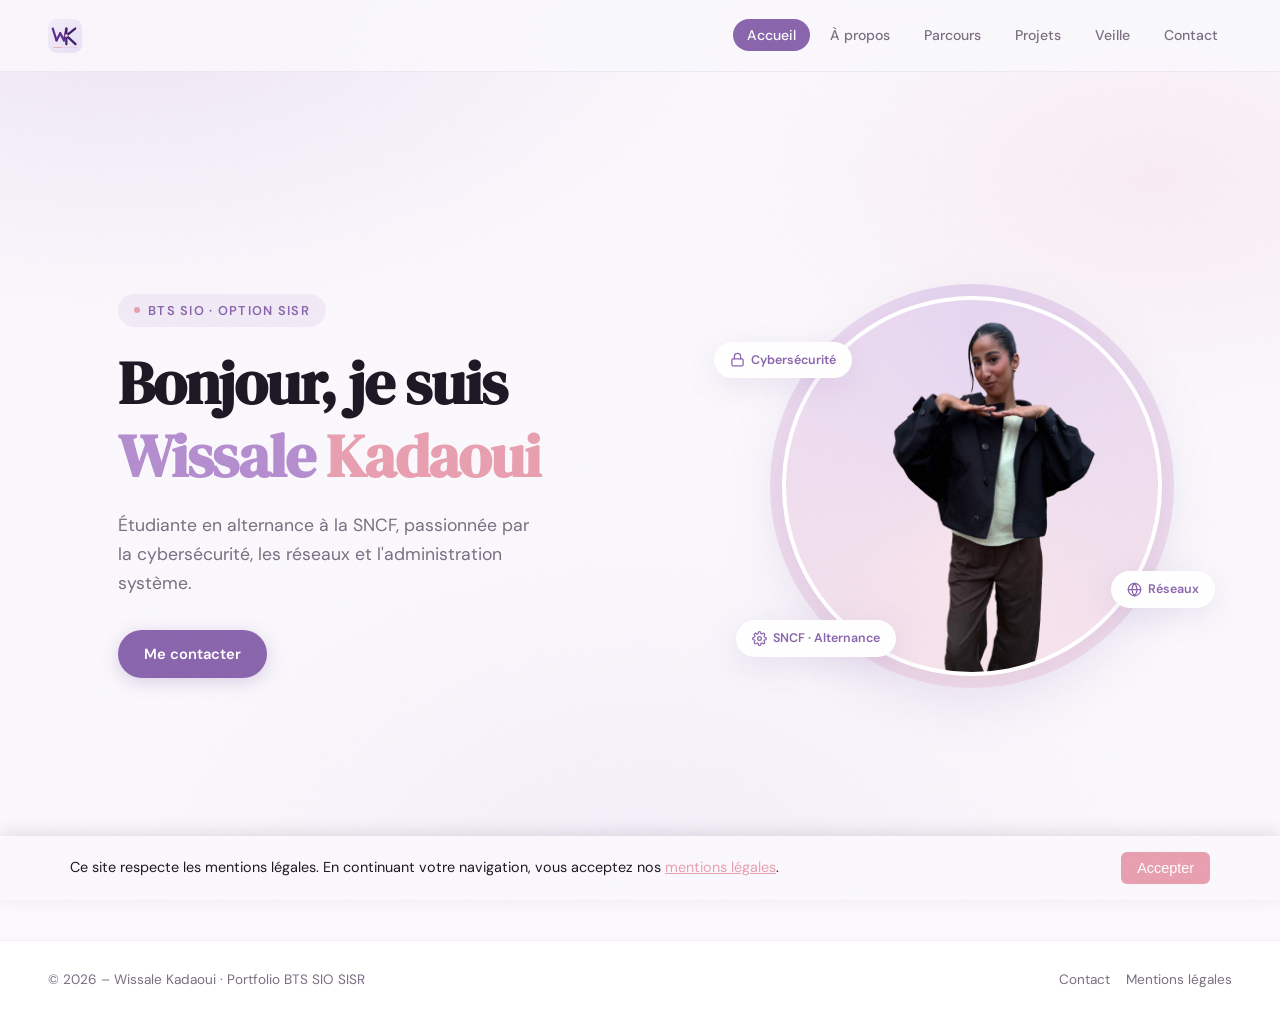
==== commit da32d251: "Update index.html" ====
--- a/index.html
+++ b/index.html
@@ -3,7 +3,7 @@
 <head>
   <meta charset="UTF-8">
   <meta name="viewport" content="width=device-width, initial-scale=1.0">
-  <title>Mentions légales – Wissale Kadaoui</title>
+  <title>Portfolio – Wissale Kadaoui</title>
   <link rel="preconnect" href="https://fonts.googleapis.com">
   <link rel="preconnect" href="https://fonts.gstatic.com" crossorigin>
   <link href="https://fonts.googleapis.com/css2?family=DM+Serif+Display:ital@0;1&family=DM+Sans:wght@300;400;500;600&display=swap" rel="stylesheet">
@@ -11,14 +11,15 @@
   <link rel="stylesheet" href="style.css">
 </head>
 <body>
+
   <div class="mesh-bg"></div>
- 
+
   <!-- NAVBAR -->
   <header>
     <nav class="navbar">
       <div class="logo"><img src="favicon.svg" alt="" width="34" height="34"></div>
       <ul class="nav-links">
-        <li><a href="index.html">Accueil</a></li>
+        <li><a class="active" href="index.html">Accueil</a></li>
         <li><a href="about.html">À propos</a></li>
         <li><a href="parcours.html">Parcours</a></li>
         <li><a href="projets.html">Projets</a></li>
@@ -30,48 +31,36 @@
       </button>
     </nav>
   </header>
- 
-  <!-- LEGAL MENTIONS -->
-  <section class="legal-container">
-    <div class="legal-content fade-in">
-      <span class="section-tag">Mentions légales</span>
-      <h2>Mentions légales</h2>
-      <p>Conformément aux dispositions de la loi n° 2004-575 du 21 juin 2004 pour la confiance en l'économie numérique, voici les mentions légales du site web de Wissale Kadaoui.</p>
- 
-      <!-- ✅ AJOUT : Éditeur du site -->
-      <h3>Éditeur du site</h3>
-      <p>
-        Ce site est édité par Wissale Kadaoui, étudiante en BTS SIO option SISR.<br>
-        Pour toute question, veuillez utiliser le <a href="contact.html">formulaire de contact</a>.
-      </p>
- 
-      <!-- ✅ AJOUT : Directeur de la publication -->
-      <h3>Directeur de la publication</h3>
-      <p>Wissale Kadaoui</p>
- 
-      <h3>Hébergement</h3>
-      <p>
-        Le site est hébergé par GitHub Pages (GitHub, Inc.)<br>
-        Adresse : 88 Colin P Kelly Jr St, San Francisco, CA 94107, États-Unis<br>
-        Téléphone : +1 (877) 448-4820
-      </p>
- 
-      <h3>Propriété intellectuelle</h3>
-      <p>Le contenu de ce site (textes, images, logos, etc.) est la propriété de Wissale Kadaoui ou de ses ayants droit. Toute reproduction, distribution, modification ou exploitation sans autorisation préalable est interdite.</p>
- 
-      <h3>Données personnelles</h3>
-      <p>Ce site ne collecte pas de données personnelles sans consentement. Pour toute question concernant vos données, contactez-moi via le formulaire de contact.</p>
- 
-      <h3>Cookies</h3>
-      <p>Ce site utilise des cookies pour améliorer l'expérience utilisateur. En naviguant sur ce site, vous acceptez l'utilisation de cookies.</p>
- 
-      <h3>Responsabilité</h3>
-      <p>Wissale Kadaoui ne peut être tenue responsable des dommages directs ou indirects causés au matériel de l'utilisateur lors de l'accès au site.</p>
- 
-      <p>Pour toute réclamation, veuillez me contacter via la page <a href="contact.html">Contact</a>.</p>
+
+  <!-- HERO -->
+  <section class="hero">
+    <div class="hero-grid">
+      <div class="hero-text">
+        <div class="hero-eyebrow fade-slide">BTS SIO · Option SISR</div>
+        <h1 class="fade-slide delay-1">
+          Bonjour, je suis<br>
+          <span class="accent">Wissale</span> <span class="accent-2">Kadaoui</span>
+        </h1>
+        <p class="fade-slide delay-2">
+          Étudiante en alternance à la SNCF, passionnée par la cybersécurité,
+          les réseaux et l'administration système.
+        </p>
+        <div class="cta-row fade-slide delay-3">
+          <a href="contact.html" class="btn primary">Me contacter</a>
+        </div>
+      </div>
+
+      <div class="hero-visual fade-slide delay-2">
+        <img src="IMG_1610.png" alt="Portrait de Wissale Kadaoui">
+        <div class="hero-badges">
+          <div class="h-badge"><svg xmlns="http://www.w3.org/2000/svg" viewBox="0 0 24 24" fill="none" stroke="currentColor" stroke-width="2" stroke-linecap="round" stroke-linejoin="round" width="15" height="15"><rect x="3" y="11" width="18" height="11" rx="2"/><path d="M7 11V7a5 5 0 0 1 10 0v4"/></svg> Cybersécurité</div>
+          <div class="h-badge"><svg xmlns="http://www.w3.org/2000/svg" viewBox="0 0 24 24" fill="none" stroke="currentColor" stroke-width="2" stroke-linecap="round" stroke-linejoin="round" width="15" height="15"><circle cx="12" cy="12" r="10"/><line x1="2" y1="12" x2="22" y2="12"/><path d="M12 2a15.3 15.3 0 0 1 4 10 15.3 15.3 0 0 1-4 10 15.3 15.3 0 0 1-4-10 15.3 15.3 0 0 1 4-10z"/></svg> Réseaux</div>
+          <div class="h-badge"><svg xmlns="http://www.w3.org/2000/svg" viewBox="0 0 24 24" fill="none" stroke="currentColor" stroke-width="2" stroke-linecap="round" stroke-linejoin="round" width="15" height="15"><circle cx="12" cy="12" r="3"/><path d="M19.4 15a1.65 1.65 0 0 0 .33 1.82l.06.06a2 2 0 0 1-2.83 2.83l-.06-.06a1.65 1.65 0 0 0-1.82-.33 1.65 1.65 0 0 0-1 1.51V21a2 2 0 0 1-4 0v-.09A1.65 1.65 0 0 0 9 19.4a1.65 1.65 0 0 0-1.82.33l-.06.06a2 2 0 0 1-2.83-2.83l.06-.06A1.65 1.65 0 0 0 4.68 15a1.65 1.65 0 0 0-1.51-1H3a2 2 0 0 1 0-4h.09A1.65 1.65 0 0 0 4.6 9a1.65 1.65 0 0 0-.33-1.82l-.06-.06a2 2 0 0 1 2.83-2.83l.06.06A1.65 1.65 0 0 0 9 4.68a1.65 1.65 0 0 0 1-1.51V3a2 2 0 0 1 4 0v.09a1.65 1.65 0 0 0 1 1.51 1.65 1.65 0 0 0 1.82-.33l.06-.06a2 2 0 0 1 2.83 2.83l-.06.06A1.65 1.65 0 0 0 19.4 9a1.65 1.65 0 0 0 1.51 1H21a2 2 0 0 1 0 4h-.09a1.65 1.65 0 0 0-1.51 1z"/></svg> SNCF · Alternance</div>
+        </div>
+      </div>
     </div>
   </section>
- 
+
   <!-- FOOTER -->
   <footer>
     <p>© <span id="year"></span> – Wissale Kadaoui · Portfolio BTS SIO SISR</p>
@@ -80,14 +69,14 @@
       <a href="legal.html">Mentions légales</a>
     </div>
   </footer>
- 
+
   <div id="legal-banner" class="legal-banner">
     <div class="banner-content">
       <p>Ce site respecte les mentions légales. En continuant votre navigation, vous acceptez nos <a href="legal.html" target="_blank">mentions légales</a>.</p>
       <button id="accept-legal">Accepter</button>
     </div>
   </div>
- 
+
   <script src="script.js"></script>
 </body>
 </html>
